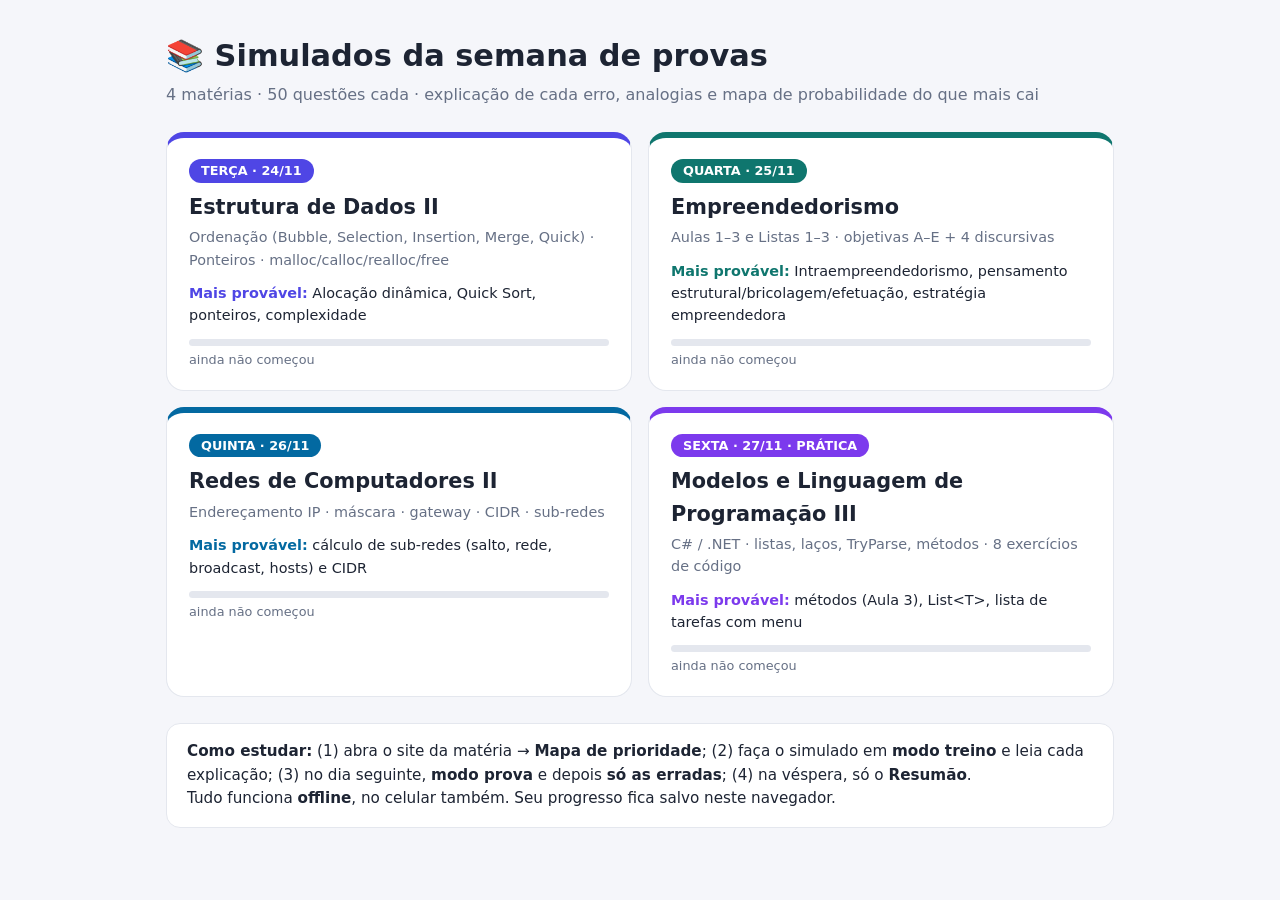
==== index.html @ a5b4e68d "Add files via upload" ====
<!doctype html>
<html lang="pt-BR"><head><meta charset="utf-8">
<meta name="viewport" content="width=device-width,initial-scale=1">
<title>Simulados — Semana de provas</title>
<style>
:root{--bg:#f5f6fa;--card:#fff;--ink:#1d2433;--muted:#667085;--line:#e4e7ee}
@media (prefers-color-scheme:dark){:root{--bg:#10131a;--card:#181c26;--ink:#e8ecf4;--muted:#9aa4b8;--line:#2a3040}}
*{box-sizing:border-box}
body{margin:0;background:var(--bg);color:var(--ink);font:16px/1.55 system-ui,-apple-system,"Segoe UI",Roboto,sans-serif}
.wrap{max-width:980px;margin:0 auto;padding:32px 16px 60px}
h1{margin:0 0 4px;font-size:1.9rem}
p.sub{color:var(--muted);margin:0 0 24px}
.grid{display:grid;grid-template-columns:repeat(auto-fit,minmax(420px,1fr));gap:16px}
@media (max-width:480px){.grid{grid-template-columns:1fr}}
a.card{display:block;text-decoration:none;color:inherit;background:var(--card);border:1px solid var(--line);border-radius:18px;padding:20px 22px;border-top:6px solid var(--c);transition:transform .12s,box-shadow .12s}
a.card:hover{transform:translateY(-3px);box-shadow:0 10px 24px rgba(16,24,40,.12)}
.day{display:inline-block;background:var(--c);color:#fff;border-radius:99px;padding:2px 12px;font-size:.8rem;font-weight:700}
h2{margin:.5rem 0 .2rem;font-size:1.3rem}
.meta{color:var(--muted);font-size:.9rem}
.top{margin:.7rem 0 0;font-size:.9rem}
.top b{color:var(--c)}
.prog{height:7px;background:var(--line);border-radius:99px;margin-top:12px;overflow:hidden}
.prog i{display:block;height:100%;background:var(--c);width:0}
.small{font-size:.8rem;color:var(--muted);margin-top:4px}
.tip{margin-top:26px;background:var(--card);border:1px solid var(--line);border-radius:14px;padding:16px 20px;font-size:.95rem}
</style></head>
<body><div class="wrap">
<h1>📚 Simulados da semana de provas</h1>
<p class="sub">4 matérias · 50 questões cada · explicação de cada erro, analogias e mapa de probabilidade do que mais cai</p>
<div class="grid">

<a class="card" href="estrutura-de-dados.html" style="--c:#4f46e5" data-id="ed">
  <span class="day">TERÇA · 24/11</span>
  <h2>Estrutura de Dados II</h2>
  <div class="meta">Ordenação (Bubble, Selection, Insertion, Merge, Quick) · Ponteiros · malloc/calloc/realloc/free</div>
  <div class="top"><b>Mais provável:</b> Alocação dinâmica, Quick Sort, ponteiros, complexidade</div>
  <div class="prog"><i></i></div><div class="small">carregando…</div>
</a>

<a class="card" href="empreendedorismo.html" style="--c:#0f766e" data-id="emp">
  <span class="day">QUARTA · 25/11</span>
  <h2>Empreendedorismo</h2>
  <div class="meta">Aulas 1–3 e Listas 1–3 · objetivas A–E + 4 discursivas</div>
  <div class="top"><b>Mais provável:</b> Intraempreendedorismo, pensamento estrutural/bricolagem/efetuação, estratégia empreendedora</div>
  <div class="prog"><i></i></div><div class="small">carregando…</div>
</a>

<a class="card" href="redes-2.html" style="--c:#0369a1" data-id="redes">
  <span class="day">QUINTA · 26/11</span>
  <h2>Redes de Computadores II</h2>
  <div class="meta">Endereçamento IP · máscara · gateway · CIDR · sub-redes</div>
  <div class="top"><b>Mais provável:</b> cálculo de sub-redes (salto, rede, broadcast, hosts) e CIDR</div>
  <div class="prog"><i></i></div><div class="small">carregando…</div>
</a>

<a class="card" href="modelos-csharp.html" style="--c:#7c3aed" data-id="csharp">
  <span class="day">SEXTA · 27/11 · PRÁTICA</span>
  <h2>Modelos e Linguagem de Programação III</h2>
  <div class="meta">C# / .NET · listas, laços, TryParse, métodos · 8 exercícios de código</div>
  <div class="top"><b>Mais provável:</b> métodos (Aula 3), List&lt;T&gt;, lista de tarefas com menu</div>
  <div class="prog"><i></i></div><div class="small">carregando…</div>
</a>

</div>
<div class="tip"><b>Como estudar:</b> (1) abra o site da matéria → <b>Mapa de prioridade</b>; (2) faça o simulado em <b>modo treino</b> e leia cada explicação; (3) no dia seguinte, <b>modo prova</b> e depois <b>só as erradas</b>; (4) na véspera, só o <b>Resumão</b>.<br>
Tudo funciona <b>offline</b>, no celular também. Seu progresso fica salvo neste navegador.</div>
</div>
<script>
document.querySelectorAll("a.card").forEach(a=>{
  const id=a.dataset.id, total=50;
  let s={q:{}}; try{s=JSON.parse(localStorage.getItem("sim_"+id))||s}catch(e){}
  const done=Object.keys(s.q).length, ok=Object.values(s.q).filter(x=>x.ok).length;
  a.querySelector(".prog i").style.width=(done/total*100)+"%";
  a.querySelector(".small").textContent = done ? `${done}/${total} feitas · ${Math.round(ok/done*100)}% de acerto` : "ainda não começou";
});
</script>
</body></html>
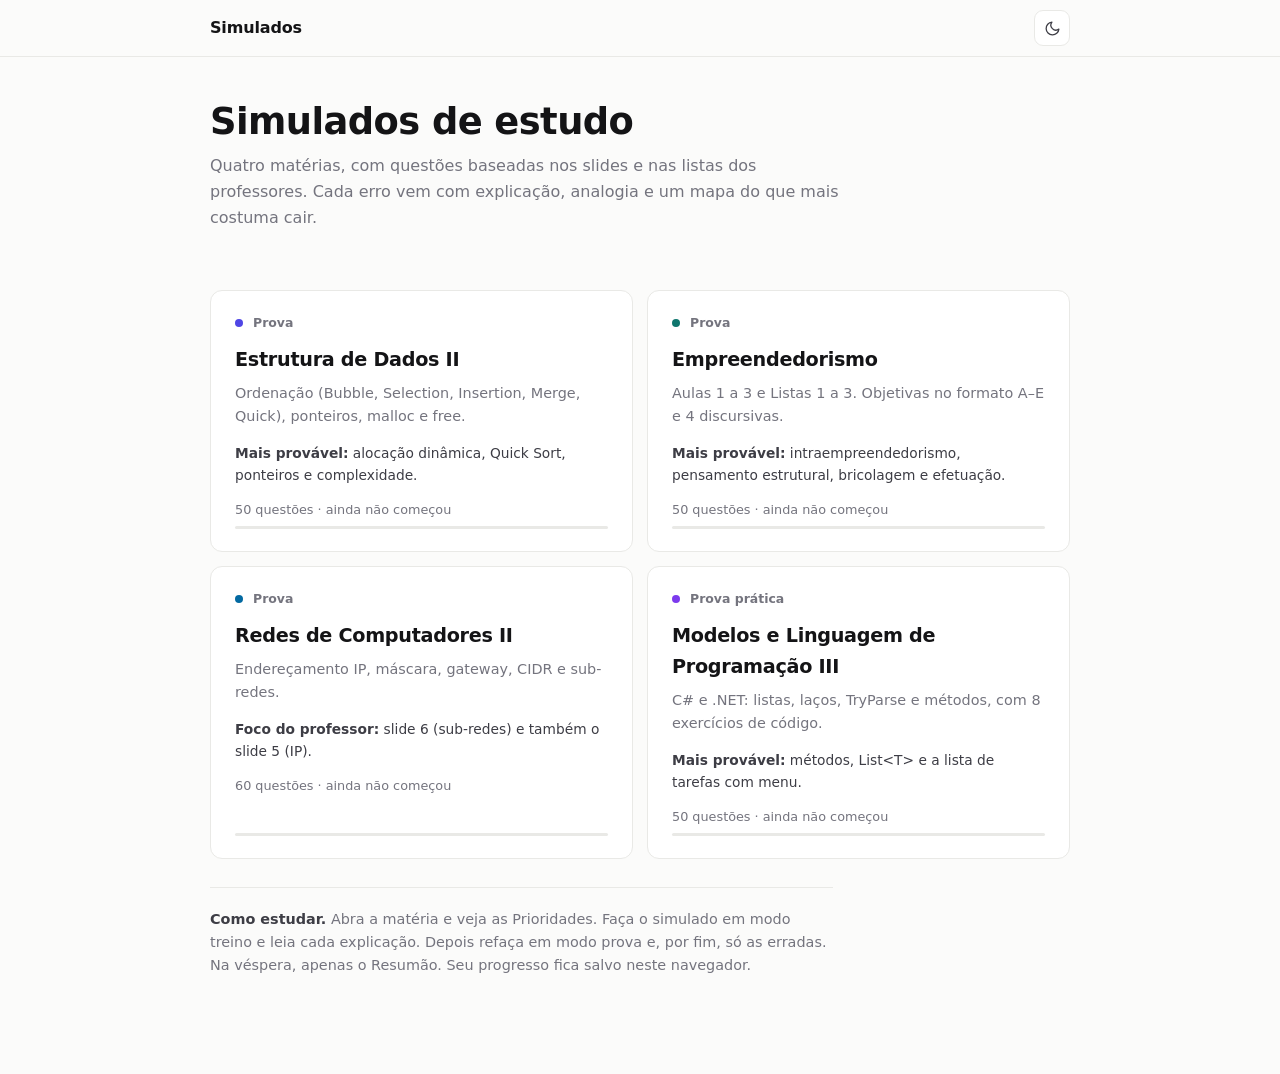
==== commit bf39cfd2: "Simulados de estudo: 4 matérias, visual clean e modo claro/escuro - Estrutura de Dados II, Empreende" ====
--- a/index.html
+++ b/index.html
@@ -1,77 +1,259 @@
 <!doctype html>
 <html lang="pt-BR"><head><meta charset="utf-8">
 <meta name="viewport" content="width=device-width,initial-scale=1">
-<title>Simulados — Semana de provas</title>
-<style>
-:root{--bg:#f5f6fa;--card:#fff;--ink:#1d2433;--muted:#667085;--line:#e4e7ee}
-@media (prefers-color-scheme:dark){:root{--bg:#10131a;--card:#181c26;--ink:#e8ecf4;--muted:#9aa4b8;--line:#2a3040}}
+<title>Simulados</title>
+<script>/* Tema claro/escuro — roda no <head> para evitar "flash" de tema errado */
+(function () {
+  var K = "sim_theme", root = document.documentElement, t = null;
+  try { t = localStorage.getItem(K); } catch (e) {}
+  if (t !== "dark" && t !== "light") t = window.matchMedia && matchMedia("(prefers-color-scheme: dark)").matches ? "dark" : "light";
+  root.setAttribute("data-theme", t);
+  document.addEventListener("click", function (ev) {
+    if (!ev.target.closest("[data-theme-toggle]")) return;
+    var n = root.getAttribute("data-theme") === "dark" ? "light" : "dark";
+    root.setAttribute("data-theme", n);
+    try { localStorage.setItem(K, n); } catch (e) {}
+  });
+})();
+</script>
+<style>/* ---------- tokens ---------- */
+:root{
+  --accent:#4f46e5;
+  --font:"Inter",ui-sans-serif,system-ui,-apple-system,"Segoe UI",Roboto,"Helvetica Neue",Arial,sans-serif;
+  --mono:ui-monospace,"SF Mono","Cascadia Code",Consolas,"Liberation Mono",monospace;
+  --bg:#fbfbfa;--surface:#ffffff;--soft:#f4f4f2;
+  --ink:#141416;--ink2:#3d3d45;--muted:#74747e;
+  --line:#e9e9e6;--line2:#d6d6d2;
+  --ok:#15803d;--ok-bg:#f1faf4;--no:#b42318;--no-bg:#fef3f2;
+  --accent-fg:var(--accent);
+  --radius:12px;
+  color-scheme:light;
+}
+html[data-theme="dark"]{
+  --bg:#0c0c0e;--surface:#141417;--soft:#1b1b1f;
+  --ink:#f3f3f5;--ink2:#cfcfd6;--muted:#8d8d98;
+  --line:#25252b;--line2:#35353d;
+  --ok:#4ade80;--ok-bg:#0e2217;--no:#f87171;--no-bg:#2a1315;
+  --accent-fg:color-mix(in srgb,var(--accent) 62%,#fff);
+  color-scheme:dark;
+}
+
+/* ---------- base ---------- */
 *{box-sizing:border-box}
-body{margin:0;background:var(--bg);color:var(--ink);font:16px/1.55 system-ui,-apple-system,"Segoe UI",Roboto,sans-serif}
-.wrap{max-width:980px;margin:0 auto;padding:32px 16px 60px}
-h1{margin:0 0 4px;font-size:1.9rem}
-p.sub{color:var(--muted);margin:0 0 24px}
-.grid{display:grid;grid-template-columns:repeat(auto-fit,minmax(420px,1fr));gap:16px}
-@media (max-width:480px){.grid{grid-template-columns:1fr}}
-a.card{display:block;text-decoration:none;color:inherit;background:var(--card);border:1px solid var(--line);border-radius:18px;padding:20px 22px;border-top:6px solid var(--c);transition:transform .12s,box-shadow .12s}
-a.card:hover{transform:translateY(-3px);box-shadow:0 10px 24px rgba(16,24,40,.12)}
-.day{display:inline-block;background:var(--c);color:#fff;border-radius:99px;padding:2px 12px;font-size:.8rem;font-weight:700}
-h2{margin:.5rem 0 .2rem;font-size:1.3rem}
-.meta{color:var(--muted);font-size:.9rem}
-.top{margin:.7rem 0 0;font-size:.9rem}
-.top b{color:var(--c)}
-.prog{height:7px;background:var(--line);border-radius:99px;margin-top:12px;overflow:hidden}
-.prog i{display:block;height:100%;background:var(--c);width:0}
-.small{font-size:.8rem;color:var(--muted);margin-top:4px}
-.tip{margin-top:26px;background:var(--card);border:1px solid var(--line);border-radius:14px;padding:16px 20px;font-size:.95rem}
+html{scroll-behavior:smooth;-webkit-text-size-adjust:100%}
+body{margin:0;background:var(--bg);color:var(--ink);font:16px/1.6 var(--font);-webkit-font-smoothing:antialiased;transition:background .2s,color .2s}
+a{color:inherit}
+h1,h2,h3{letter-spacing:-.015em;margin:0}
+.wrap,.in{max-width:900px;margin:0 auto;padding:0 20px}
+.muted{color:var(--muted)}
+.small{font-size:.875rem}
+.tnum{font-variant-numeric:tabular-nums}
+
+/* ---------- barra superior ---------- */
+.bar{position:sticky;top:0;z-index:20;background:color-mix(in srgb,var(--bg) 88%,transparent);backdrop-filter:saturate(1.4) blur(10px);-webkit-backdrop-filter:saturate(1.4) blur(10px);border-bottom:1px solid var(--line)}
+.bar .in{display:flex;align-items:center;gap:14px;height:56px}
+.back{color:var(--muted);text-decoration:none;font-size:.875rem;white-space:nowrap}
+.back:hover{color:var(--ink)}
+.brand{font-weight:650;letter-spacing:-.01em}
+nav.tabs{display:flex;gap:2px;flex:1;overflow-x:auto;scrollbar-width:none;height:100%}
+nav.tabs::-webkit-scrollbar{display:none}
+nav.tabs button{background:none;border:0;color:var(--muted);font:inherit;font-size:.9rem;font-weight:500;padding:0 12px;cursor:pointer;white-space:nowrap;position:relative;height:100%}
+nav.tabs button:hover{color:var(--ink)}
+nav.tabs button.on{color:var(--ink)}
+nav.tabs button.on::after{content:"";position:absolute;left:12px;right:12px;bottom:-1px;height:2px;background:var(--accent-fg);border-radius:2px}
+.icon-btn{display:grid;place-items:center;width:36px;height:36px;border-radius:9px;border:1px solid var(--line);background:var(--surface);color:var(--ink2);cursor:pointer;flex:none;margin-left:auto}
+.icon-btn:hover{border-color:var(--line2);color:var(--ink)}
+.icon-btn svg{width:17px;height:17px;fill:none;stroke:currentColor;stroke-width:1.8;stroke-linecap:round;stroke-linejoin:round}
+.icon-btn .i-sun{display:none}
+html[data-theme="dark"] .icon-btn .i-sun{display:block}
+html[data-theme="dark"] .icon-btn .i-moon{display:none}
+nav.tabs + .icon-btn{margin-left:0}
+
+/* ---------- topo da página ---------- */
+.hero{padding:44px 0 8px}
+.hero h1{font-size:clamp(1.65rem,3.6vw,2.3rem);font-weight:650;line-height:1.15}
+.hero p{margin:10px 0 0;color:var(--muted);max-width:62ch}
+main{max-width:900px;margin:0 auto;padding:24px 20px 96px}
+#app>*{animation:rise .28s ease both}
+@keyframes rise{from{opacity:0;transform:translateY(6px)}to{opacity:1;transform:none}}
+@media (prefers-reduced-motion:reduce){#app>*{animation:none}html{scroll-behavior:auto}}
+
+/* ---------- blocos ---------- */
+.card{background:var(--surface);border:1px solid var(--line);border-radius:var(--radius);padding:24px;margin-bottom:16px}
+.card h2{font-size:1.05rem;font-weight:620;margin-bottom:12px}
+.card h3{font-size:.95rem;font-weight:620;margin:20px 0 8px}
+.label{font-size:.72rem;font-weight:650;letter-spacing:.07em;text-transform:uppercase;color:var(--muted)}
+.callout{border-left:2px solid var(--line2);padding:2px 0 2px 16px;margin:16px 0 0;color:var(--ink2);font-size:.93rem}
+
+.stats{display:grid;grid-template-columns:repeat(3,1fr);padding:0}
+.stats>div{padding:20px 24px}
+.stats>div+div{border-left:1px solid var(--line)}
+.stats b{display:block;font-size:1.9rem;font-weight:600;letter-spacing:-.02em;line-height:1.1;font-variant-numeric:tabular-nums}
+.stats span{color:var(--muted);font-size:.85rem}
+@media (max-width:560px){.stats>div{padding:16px 14px}.stats b{font-size:1.4rem}}
+
+/* ---------- botões ---------- */
+.btn{background:var(--accent);color:#fff;border:1px solid transparent;border-radius:9px;padding:10px 18px;font:inherit;font-size:.92rem;font-weight:550;cursor:pointer;transition:opacity .15s,transform .05s}
+html[data-theme="dark"] .btn{background:color-mix(in srgb,var(--accent) 78%,#fff);color:#0c0c0e}
+.btn:hover{opacity:.9}
+.btn:active{transform:translateY(1px)}
+.btn.ghost{background:transparent;color:var(--ink);border-color:var(--line2)}
+html[data-theme="dark"] .btn.ghost{background:transparent;color:var(--ink)}
+.btn.ghost:hover{border-color:var(--ink2);opacity:1}
+.btn.sm{padding:6px 12px;font-size:.82rem;border-radius:8px}
+.btn[disabled]{opacity:.38;cursor:not-allowed}
+.row{display:flex;gap:10px;align-items:center;flex-wrap:wrap}
+.row.sp{justify-content:space-between}
+
+/* ---------- mapa de prioridade ---------- */
+table.topics{width:100%;border-collapse:collapse}
+table.topics th{font-size:.7rem;font-weight:650;letter-spacing:.07em;text-transform:uppercase;color:var(--muted);text-align:left;padding:0 12px 10px 0;border-bottom:1px solid var(--line)}
+table.topics td{padding:16px 12px 16px 0;border-bottom:1px solid var(--line);vertical-align:top}
+table.topics tr:last-child td{border-bottom:0;padding-bottom:0}
+table.topics td:last-child,table.topics th:last-child{padding-right:0;text-align:right}
+.tname{font-weight:600}
+.twhy{color:var(--muted);font-size:.85rem;margin-top:2px}
+.src{display:inline-block;font-size:.72rem;font-weight:550;color:var(--muted);border:1px solid var(--line2);border-radius:99px;padding:0 8px;margin-left:8px;vertical-align:1px;white-space:nowrap}
+.src.focus{color:var(--accent-fg);border-color:var(--accent-fg)}
+.lvl{display:inline-flex;align-items:center;gap:7px;font-size:.85rem;color:var(--ink2);white-space:nowrap}
+.lvl::before{content:"";width:7px;height:7px;border-radius:50%;background:var(--c,var(--muted))}
+.lvl.hot{--c:#e5484d}.lvl.high{--c:#e9a23b}.lvl.mid{--c:#4c8bf5}.lvl.low{--c:var(--muted)}
+.bar2{height:4px;background:var(--line);border-radius:99px;overflow:hidden;margin-top:8px;min-width:96px}
+.bar2 i{display:block;height:100%;background:var(--accent-fg);border-radius:99px}
+.bar2.acc i{background:var(--ok)}
+.bar2.bad i{background:var(--no)}
+.pct{font-size:.75rem;color:var(--muted);margin-top:4px;font-variant-numeric:tabular-nums}
+@media (max-width:640px){table.topics .hide-s{display:none}}
+
+/* ---------- configuração do simulado ---------- */
+.opt-row{display:flex;gap:12px;padding:14px 16px;border:1px solid var(--line);border-radius:10px;margin:8px 0;cursor:pointer;align-items:flex-start;background:var(--surface);transition:border-color .15s,background .15s}
+.opt-row:hover{border-color:var(--line2)}
+.opt-row.on{border-color:var(--accent-fg);background:color-mix(in srgb,var(--accent) 6%,var(--surface))}
+.opt-row input{margin-top:4px;accent-color:var(--accent)}
+.opt-row b{font-weight:600}
+.check{display:flex;gap:10px;align-items:center;font-size:.9rem;color:var(--ink2);margin:8px 0;cursor:pointer}
+.check input{accent-color:var(--accent);width:16px;height:16px}
+select{font:inherit;font-size:.9rem;padding:7px 10px;border-radius:8px;border:1px solid var(--line2);background:var(--surface);color:var(--ink);margin-top:8px}
+
+/* ---------- questão ---------- */
+.qhead{display:flex;justify-content:space-between;align-items:center;gap:12px;font-size:.82rem;color:var(--muted);font-variant-numeric:tabular-nums}
+.progress{height:3px;background:var(--line);border-radius:99px;overflow:hidden;margin:10px 0 20px}
+.progress i{display:block;height:100%;background:var(--accent-fg);transition:width .3s}
+.tags{display:flex;gap:8px;flex-wrap:wrap;margin-bottom:14px}
+.tag{font-size:.75rem;font-weight:550;color:var(--ink2);background:var(--soft);border-radius:6px;padding:2px 9px}
+.qtext{font-size:1.1rem;font-weight:550;line-height:1.5;margin:0 0 16px;letter-spacing:-.005em}
+.opt{display:flex;gap:14px;width:100%;text-align:left;background:var(--surface);color:var(--ink);border:1px solid var(--line);border-radius:10px;padding:13px 16px;margin:8px 0;font:inherit;font-size:.97rem;cursor:pointer;align-items:flex-start;transition:border-color .15s,background .15s}
+.opt:hover:not(.lock){border-color:var(--line2);background:var(--soft)}
+.opt .l{flex:none;width:24px;height:24px;border-radius:6px;border:1px solid var(--line2);display:grid;place-items:center;font-size:.72rem;font-weight:650;color:var(--muted);margin-top:1px}
+.opt.sel{border-color:var(--accent-fg);background:color-mix(in srgb,var(--accent) 7%,var(--surface))}
+.opt.sel .l{background:var(--accent-fg);border-color:var(--accent-fg);color:var(--bg)}
+.opt.ok{border-color:var(--ok);background:var(--ok-bg)}
+.opt.ok .l{background:var(--ok);border-color:var(--ok);color:var(--bg)}
+.opt.no{border-color:var(--no);background:var(--no-bg)}
+.opt.no .l{background:var(--no);border-color:var(--no);color:var(--bg)}
+.opt.lock{cursor:default}
+
+/* feedback */
+.fb{margin-top:22px}
+.why{border-left:2px solid var(--c);padding:2px 0 2px 16px;margin:16px 0}
+.why .label{color:var(--c);display:block;margin-bottom:4px}
+.why p{margin:0;color:var(--ink2)}
+.why.good{--c:var(--ok)}
+.why.bad{--c:var(--no)}
+.why .ans{font-weight:600;color:var(--ink);margin-bottom:6px}
+.an{background:var(--soft);border-radius:10px;padding:14px 16px;margin:16px 0;color:var(--ink2);font-size:.95rem}
+.an .label{display:block;margin-bottom:4px}
+
+/* código */
+pre.code{background:var(--soft);border:1px solid var(--line);color:var(--ink);border-radius:10px;padding:14px 16px;overflow:auto;font:.84rem/1.6 var(--mono);margin:12px 0;white-space:pre;tab-size:4}
+code{background:var(--soft);color:var(--ink);padding:1px 6px;border-radius:5px;font:.88em var(--mono);border:1px solid var(--line)}
+pre.code code{background:none;border:0;padding:0}
+
+details{margin:10px 0}
+details>summary{cursor:pointer;font-size:.9rem;font-weight:550;color:var(--ink2);list-style:none;display:flex;gap:8px;align-items:baseline}
+details>summary::-webkit-details-marker{display:none}
+details>summary::before{content:"";width:6px;height:6px;border-right:1.6px solid var(--muted);border-bottom:1.6px solid var(--muted);transform:rotate(-45deg);flex:none;transition:transform .15s;margin-right:2px;position:relative;top:-1px}
+details[open]>summary::before{transform:rotate(45deg)}
+details>summary:hover{color:var(--ink)}
+details ul{margin:.6rem 0 0 6px;padding-left:16px;color:var(--ink2);font-size:.92rem}
+details ul li{margin:.5rem 0}
+.list{padding-left:20px;margin:0;color:var(--ink2)}
+.list li{margin:.5rem 0}
+
+/* ---------- resultado ---------- */
+.score{font-size:3.4rem;font-weight:600;letter-spacing:-.04em;line-height:1;font-variant-numeric:tabular-nums}
+.hr{border:0;border-top:1px solid var(--line);margin:18px 0}
+.rev>details{padding:14px 0;border-top:1px solid var(--line);margin:0}
+.rev>details:first-of-type{border-top:0}
+
+/* ---------- hub (index) ---------- */
+.subjects{display:grid;grid-template-columns:repeat(2,1fr);gap:14px;margin-top:28px}
+@media (max-width:700px){.subjects{grid-template-columns:1fr}}
+a.subject{display:flex;flex-direction:column;gap:6px;text-decoration:none;background:var(--surface);border:1px solid var(--line);border-radius:var(--radius);padding:22px 24px;transition:border-color .15s,transform .15s}
+a.subject:hover{border-color:var(--line2);transform:translateY(-2px)}
+a.subject .top{display:flex;align-items:center;gap:10px;font-size:.78rem;color:var(--muted);font-weight:550}
+a.subject .dot{width:8px;height:8px;border-radius:50%;background:var(--c)}
+a.subject h2{font-size:1.2rem;font-weight:620;margin:6px 0 0}
+a.subject .desc{color:var(--muted);font-size:.9rem}
+a.subject .most{font-size:.86rem;color:var(--ink2);margin-top:8px}
+a.subject .most b{font-weight:600}
+a.subject .prog{height:3px;background:var(--line);border-radius:99px;overflow:hidden;margin-top:auto}
+a.subject .prog i{display:block;height:100%;width:0;background:var(--c);border-radius:99px}
+a.subject .status{font-size:.8rem;color:var(--muted);margin-top:8px}
+.howto{margin-top:28px;border-top:1px solid var(--line);padding-top:20px;color:var(--muted);font-size:.9rem;max-width:68ch}
+.howto b{color:var(--ink2);font-weight:600}
 </style></head>
-<body><div class="wrap">
-<h1>📚 Simulados da semana de provas</h1>
-<p class="sub">4 matérias · 50 questões cada · explicação de cada erro, analogias e mapa de probabilidade do que mais cai</p>
-<div class="grid">
-
-<a class="card" href="estrutura-de-dados.html" style="--c:#4f46e5" data-id="ed">
-  <span class="day">TERÇA · 24/11</span>
+<body>
+<header class="bar"><div class="in"><span class="brand">Simulados</span><span style="flex:1"></span>
+<button class="icon-btn" data-theme-toggle aria-label="Alternar modo claro e escuro" title="Alternar modo claro/escuro"><svg class="i-moon" viewBox="0 0 24 24" aria-hidden="true"><path d="M21 12.8A9 9 0 1 1 11.2 3a7 7 0 0 0 9.8 9.8z"/></svg><svg class="i-sun" viewBox="0 0 24 24" aria-hidden="true"><circle cx="12" cy="12" r="4"/><path d="M12 2v2M12 20v2M4.9 4.9l1.4 1.4M17.7 17.7l1.4 1.4M2 12h2M20 12h2M4.9 19.1l1.4-1.4M17.7 6.3l1.4-1.4"/></svg></button></div></header>
+<div class="hero"><div class="in"><h1>Simulados de estudo</h1>
+<p>Quatro matérias, com questões baseadas nos slides e nas listas dos professores. Cada erro vem com explicação, analogia e um mapa do que mais costuma cair.</p></div></div>
+<main>
+<div class="subjects">
+
+<a class="subject" href="estrutura-de-dados.html" style="--c:#4f46e5" data-id="ed" data-total="50">
+  <div class="top"><span class="dot"></span>Prova</div>
   <h2>Estrutura de Dados II</h2>
-  <div class="meta">Ordenação (Bubble, Selection, Insertion, Merge, Quick) · Ponteiros · malloc/calloc/realloc/free</div>
-  <div class="top"><b>Mais provável:</b> Alocação dinâmica, Quick Sort, ponteiros, complexidade</div>
-  <div class="prog"><i></i></div><div class="small">carregando…</div>
-</a>
-
-<a class="card" href="empreendedorismo.html" style="--c:#0f766e" data-id="emp">
-  <span class="day">QUARTA · 25/11</span>
+  <div class="desc">Ordenação (Bubble, Selection, Insertion, Merge, Quick), ponteiros, malloc e free.</div>
+  <div class="most"><b>Mais provável:</b> alocação dinâmica, Quick Sort, ponteiros e complexidade.</div>
+  <div class="status">carregando…</div><div class="prog"><i></i></div>
+</a>
+
+<a class="subject" href="empreendedorismo.html" style="--c:#0f766e" data-id="emp" data-total="50">
+  <div class="top"><span class="dot"></span>Prova</div>
   <h2>Empreendedorismo</h2>
-  <div class="meta">Aulas 1–3 e Listas 1–3 · objetivas A–E + 4 discursivas</div>
-  <div class="top"><b>Mais provável:</b> Intraempreendedorismo, pensamento estrutural/bricolagem/efetuação, estratégia empreendedora</div>
-  <div class="prog"><i></i></div><div class="small">carregando…</div>
-</a>
-
-<a class="card" href="redes-2.html" style="--c:#0369a1" data-id="redes">
-  <span class="day">QUINTA · 26/11</span>
+  <div class="desc">Aulas 1 a 3 e Listas 1 a 3. Objetivas no formato A–E e 4 discursivas.</div>
+  <div class="most"><b>Mais provável:</b> intraempreendedorismo, pensamento estrutural, bricolagem e efetuação.</div>
+  <div class="status">carregando…</div><div class="prog"><i></i></div>
+</a>
+
+<a class="subject" href="redes-2.html" style="--c:#0369a1" data-id="redes" data-total="60">
+  <div class="top"><span class="dot"></span>Prova</div>
   <h2>Redes de Computadores II</h2>
-  <div class="meta">Endereçamento IP · máscara · gateway · CIDR · sub-redes</div>
-  <div class="top"><b>Mais provável:</b> cálculo de sub-redes (salto, rede, broadcast, hosts) e CIDR</div>
-  <div class="prog"><i></i></div><div class="small">carregando…</div>
-</a>
-
-<a class="card" href="modelos-csharp.html" style="--c:#7c3aed" data-id="csharp">
-  <span class="day">SEXTA · 27/11 · PRÁTICA</span>
+  <div class="desc">Endereçamento IP, máscara, gateway, CIDR e sub-redes.</div>
+  <div class="most"><b>Foco do professor:</b> slide 6 (sub-redes) e também o slide 5 (IP).</div>
+  <div class="status">carregando…</div><div class="prog"><i></i></div>
+</a>
+
+<a class="subject" href="modelos-csharp.html" style="--c:#7c3aed" data-id="csharp" data-total="50">
+  <div class="top"><span class="dot"></span>Prova prática</div>
   <h2>Modelos e Linguagem de Programação III</h2>
-  <div class="meta">C# / .NET · listas, laços, TryParse, métodos · 8 exercícios de código</div>
-  <div class="top"><b>Mais provável:</b> métodos (Aula 3), List&lt;T&gt;, lista de tarefas com menu</div>
-  <div class="prog"><i></i></div><div class="small">carregando…</div>
+  <div class="desc">C# e .NET: listas, laços, TryParse e métodos, com 8 exercícios de código.</div>
+  <div class="most"><b>Mais provável:</b> métodos, List&lt;T&gt; e a lista de tarefas com menu.</div>
+  <div class="status">carregando…</div><div class="prog"><i></i></div>
 </a>
 
 </div>
-<div class="tip"><b>Como estudar:</b> (1) abra o site da matéria → <b>Mapa de prioridade</b>; (2) faça o simulado em <b>modo treino</b> e leia cada explicação; (3) no dia seguinte, <b>modo prova</b> e depois <b>só as erradas</b>; (4) na véspera, só o <b>Resumão</b>.<br>
-Tudo funciona <b>offline</b>, no celular também. Seu progresso fica salvo neste navegador.</div>
-</div>
+<div class="howto"><b>Como estudar.</b> Abra a matéria e veja as Prioridades. Faça o simulado em modo treino e leia cada explicação. Depois refaça em modo prova e, por fim, só as erradas. Na véspera, apenas o Resumão. Seu progresso fica salvo neste navegador.</div>
+</main>
 <script>
-document.querySelectorAll("a.card").forEach(a=>{
-  const id=a.dataset.id, total=50;
-  let s={q:{}}; try{s=JSON.parse(localStorage.getItem("sim_"+id))||s}catch(e){}
-  const done=Object.keys(s.q).length, ok=Object.values(s.q).filter(x=>x.ok).length;
-  a.querySelector(".prog i").style.width=(done/total*100)+"%";
-  a.querySelector(".small").textContent = done ? `${done}/${total} feitas · ${Math.round(ok/done*100)}% de acerto` : "ainda não começou";
+document.querySelectorAll("a.subject").forEach(function (a) {
+  var id = a.dataset.id, s = { q: {} };
+  try { s = JSON.parse(localStorage.getItem("sim_" + id)) || s; } catch (e) {}
+  var total = s.total || +a.dataset.total;
+  var done = Object.keys(s.q).length, ok = Object.values(s.q).filter(function (x) { return x.ok; }).length;
+  a.querySelector(".prog i").style.width = (done / total * 100) + "%";
+  a.querySelector(".status").textContent = done ? done + " de " + total + " feitas · " + Math.round(ok / done * 100) + "% de acerto" : total + " questões · ainda não começou";
 });
 </script>
 </body></html>
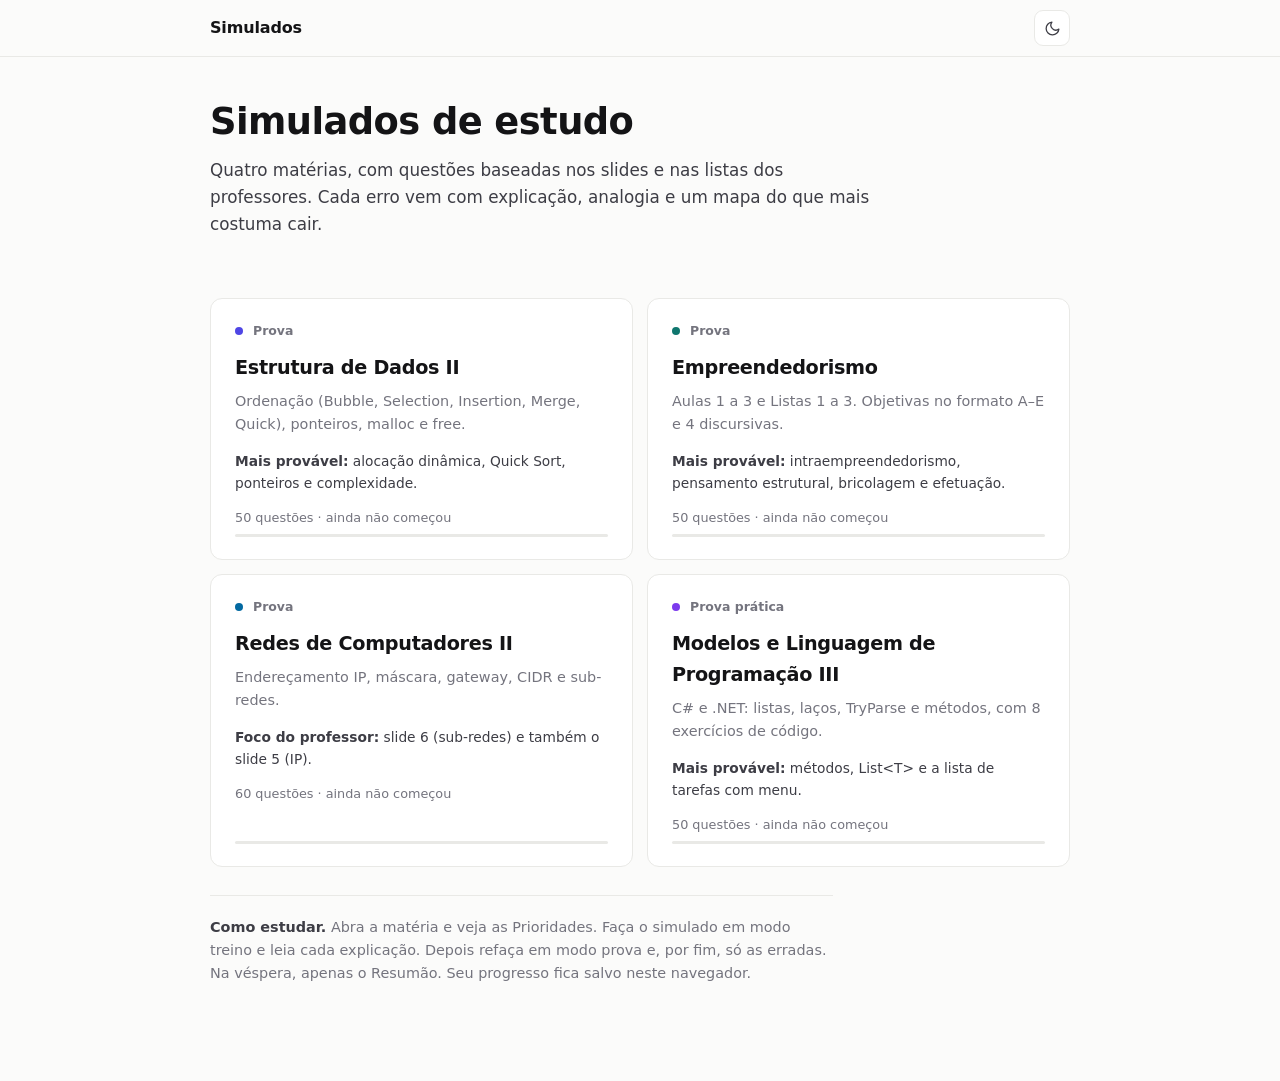
==== commit 8781ce1c: "Paginas internas no mesmo visual do index Hero com texto de abertura e aviso curto em cada materia; " ====
--- a/index.html
+++ b/index.html
@@ -73,6 +73,8 @@
 .hero{padding:44px 0 8px}
 .hero h1{font-size:clamp(1.65rem,3.6vw,2.3rem);font-weight:650;line-height:1.15}
 .hero p{margin:10px 0 0;color:var(--muted);max-width:62ch}
+.hero p.sub{font-size:.9rem;margin-top:8px}
+.hero p.lead{color:var(--ink2);font-size:1.05rem;line-height:1.6;margin-top:14px}
 main{max-width:900px;margin:0 auto;padding:24px 20px 96px}
 #app>*{animation:rise .28s ease both}
 @keyframes rise{from{opacity:0;transform:translateY(6px)}to{opacity:1;transform:none}}
@@ -124,6 +126,30 @@
 .bar2.bad i{background:var(--no)}
 .pct{font-size:.75rem;color:var(--muted);margin-top:4px;font-variant-numeric:tabular-nums}
 @media (max-width:640px){table.topics .hide-s{display:none}}
+
+/* seções soltas (fora de cartão), como no index */
+.sec{margin:36px 0 14px}
+.sec h2{font-size:1.05rem;font-weight:620}
+.sec p{margin:4px 0 0;color:var(--muted);font-size:.9rem}
+.notice{border:1px solid var(--line);border-left:3px solid var(--accent-fg);border-radius:var(--radius);background:var(--surface);padding:16px 20px;margin-bottom:16px;color:var(--ink2);font-size:.95rem}
+
+/* assuntos em cartões (mesma linguagem dos cartões do index) */
+.tgrid{display:grid;grid-template-columns:repeat(2,1fr);gap:14px}
+@media (max-width:700px){.tgrid{grid-template-columns:1fr}}
+.tcard{display:flex;flex-direction:column;gap:6px;background:var(--surface);border:1px solid var(--line);border-radius:var(--radius);padding:20px 22px;cursor:pointer;transition:border-color .15s,transform .15s}
+.tcard:hover,.tcard:focus-visible{border-color:var(--line2);transform:translateY(-2px);outline:none}
+.tcard.focus{border-color:color-mix(in srgb,var(--accent-fg) 55%,var(--line))}
+.tcard .tc-top{display:flex;justify-content:space-between;align-items:center}
+.tcard h3{font-size:1.05rem;font-weight:620;margin:6px 0 0;line-height:1.3}
+.tcard .twhy{margin:0;font-size:.88rem}
+.tcard .tc-src{display:flex;gap:6px;flex-wrap:wrap}
+.tcard .tc-src .src{margin:0}
+.tcard .bar2{margin-top:10px}
+.tcard .tc-foot{display:flex;justify-content:space-between;align-items:center;margin-top:10px;font-size:.82rem;color:var(--muted)}
+.tcard .go{color:var(--accent-fg);font-weight:600}
+.details-card{background:var(--surface);border:1px solid var(--line);border-radius:var(--radius);padding:16px 22px;margin-top:28px}
+.details-card details{margin:0}
+.details-card p{color:var(--ink2);font-size:.92rem;margin:10px 0 0 14px}
 
 /* ---------- configuração do simulado ---------- */
 .opt-row{display:flex;gap:12px;padding:14px 16px;border:1px solid var(--line);border-radius:10px;margin:8px 0;cursor:pointer;align-items:flex-start;background:var(--surface);transition:border-color .15s,background .15s}
@@ -207,7 +233,7 @@
 <header class="bar"><div class="in"><span class="brand">Simulados</span><span style="flex:1"></span>
 <button class="icon-btn" data-theme-toggle aria-label="Alternar modo claro e escuro" title="Alternar modo claro/escuro"><svg class="i-moon" viewBox="0 0 24 24" aria-hidden="true"><path d="M21 12.8A9 9 0 1 1 11.2 3a7 7 0 0 0 9.8 9.8z"/></svg><svg class="i-sun" viewBox="0 0 24 24" aria-hidden="true"><circle cx="12" cy="12" r="4"/><path d="M12 2v2M12 20v2M4.9 4.9l1.4 1.4M17.7 17.7l1.4 1.4M2 12h2M20 12h2M4.9 19.1l1.4-1.4M17.7 6.3l1.4-1.4"/></svg></button></div></header>
 <div class="hero"><div class="in"><h1>Simulados de estudo</h1>
-<p>Quatro matérias, com questões baseadas nos slides e nas listas dos professores. Cada erro vem com explicação, analogia e um mapa do que mais costuma cair.</p></div></div>
+<p class="lead">Quatro matérias, com questões baseadas nos slides e nas listas dos professores. Cada erro vem com explicação, analogia e um mapa do que mais costuma cair.</p></div></div>
 <main>
 <div class="subjects">
 
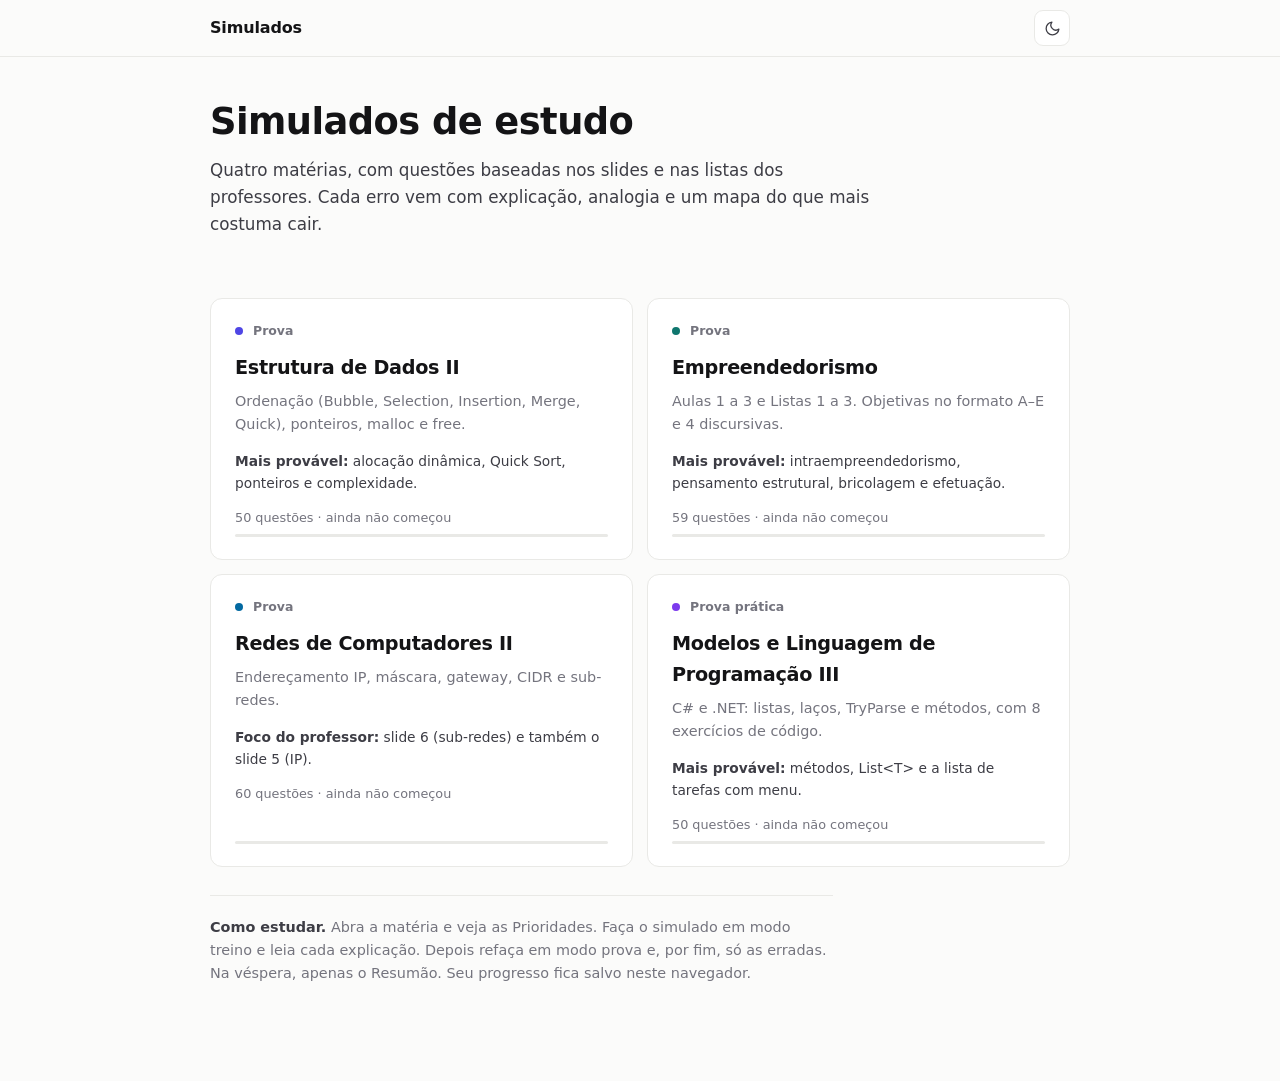
==== commit 63773a7c: "5 alternativas (A-E) em todas as questoes, SWOT em destaque e progresso por id fixo - ED, Redes e C#" ====
--- a/index.html
+++ b/index.html
@@ -245,7 +245,7 @@
   <div class="status">carregando…</div><div class="prog"><i></i></div>
 </a>
 
-<a class="subject" href="empreendedorismo.html" style="--c:#0f766e" data-id="emp" data-total="50">
+<a class="subject" href="empreendedorismo.html" style="--c:#0f766e" data-id="emp" data-total="59">
   <div class="top"><span class="dot"></span>Prova</div>
   <h2>Empreendedorismo</h2>
   <div class="desc">Aulas 1 a 3 e Listas 1 a 3. Objetivas no formato A–E e 4 discursivas.</div>
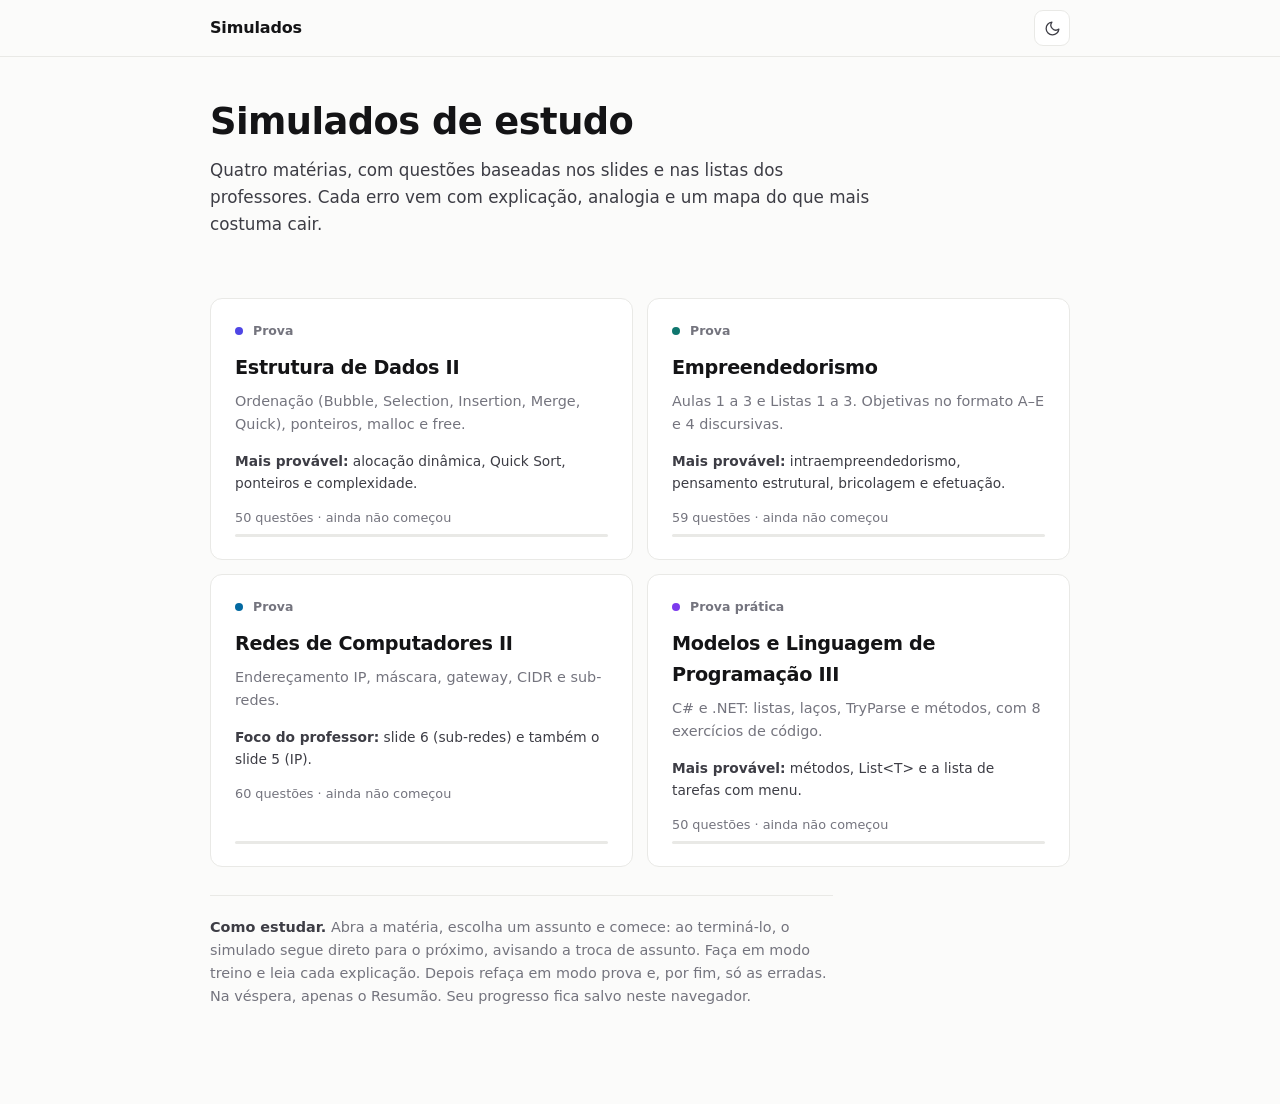
==== commit 6871ecfc: "Alternativas sem pistas de tamanho, fluxo continuo entre assuntos e navegacao - Alternativas reescri" ====
--- a/index.html
+++ b/index.html
@@ -133,6 +133,24 @@
 .sec p{margin:4px 0 0;color:var(--muted);font-size:.9rem}
 .notice{border:1px solid var(--line);border-left:3px solid var(--accent-fg);border-radius:var(--radius);background:var(--surface);padding:16px 20px;margin-bottom:16px;color:var(--ink2);font-size:.95rem}
 
+.notice.resume{display:flex;justify-content:space-between;align-items:center;gap:14px;flex-wrap:wrap}
+
+/* fluxo contínuo: aviso de novo assunto, atalhos entre assuntos, sair/encerrar */
+.newtopic{border-left:3px solid var(--accent-fg);background:var(--soft);border-radius:10px;padding:14px 18px;margin:0 0 18px}
+.newtopic .label{color:var(--accent-fg);display:block;margin-bottom:2px}
+.newtopic>b{display:block;font-size:1.08rem;font-weight:620;letter-spacing:-.01em}
+.newtopic .small b{font-weight:600;color:var(--ink2)}
+.segs{display:flex;gap:6px;overflow-x:auto;padding:2px 0 10px;margin:0 0 10px;scrollbar-width:thin}
+.segchip{flex:none;display:inline-flex;align-items:center;gap:8px;max-width:210px;background:var(--surface);border:1px solid var(--line);color:var(--muted);border-radius:99px;padding:4px 11px;font:inherit;font-size:.78rem;font-weight:500;cursor:pointer;white-space:nowrap}
+.segchip span{overflow:hidden;text-overflow:ellipsis}
+.segchip i{font-style:normal;font-variant-numeric:tabular-nums;opacity:.8}
+.segchip:hover{border-color:var(--line2);color:var(--ink)}
+.segchip.on{border-color:var(--accent-fg);color:var(--ink)}
+.segchip.done{color:var(--ok)}
+.endrow{text-align:center;margin-top:16px}
+.linkbtn{background:none;border:0;color:var(--muted);font:inherit;font-size:.85rem;text-decoration:underline;text-underline-offset:3px;cursor:pointer}
+.linkbtn:hover{color:var(--ink)}
+
 /* assuntos em cartões (mesma linguagem dos cartões do index) */
 .tgrid{display:grid;grid-template-columns:repeat(2,1fr);gap:14px}
 @media (max-width:700px){.tgrid{grid-template-columns:1fr}}
@@ -270,7 +288,7 @@
 </a>
 
 </div>
-<div class="howto"><b>Como estudar.</b> Abra a matéria e veja as Prioridades. Faça o simulado em modo treino e leia cada explicação. Depois refaça em modo prova e, por fim, só as erradas. Na véspera, apenas o Resumão. Seu progresso fica salvo neste navegador.</div>
+<div class="howto"><b>Como estudar.</b> Abra a matéria, escolha um assunto e comece: ao terminá-lo, o simulado segue direto para o próximo, avisando a troca de assunto. Faça em modo treino e leia cada explicação. Depois refaça em modo prova e, por fim, só as erradas. Na véspera, apenas o Resumão. Seu progresso fica salvo neste navegador.</div>
 </main>
 <script>
 document.querySelectorAll("a.subject").forEach(function (a) {
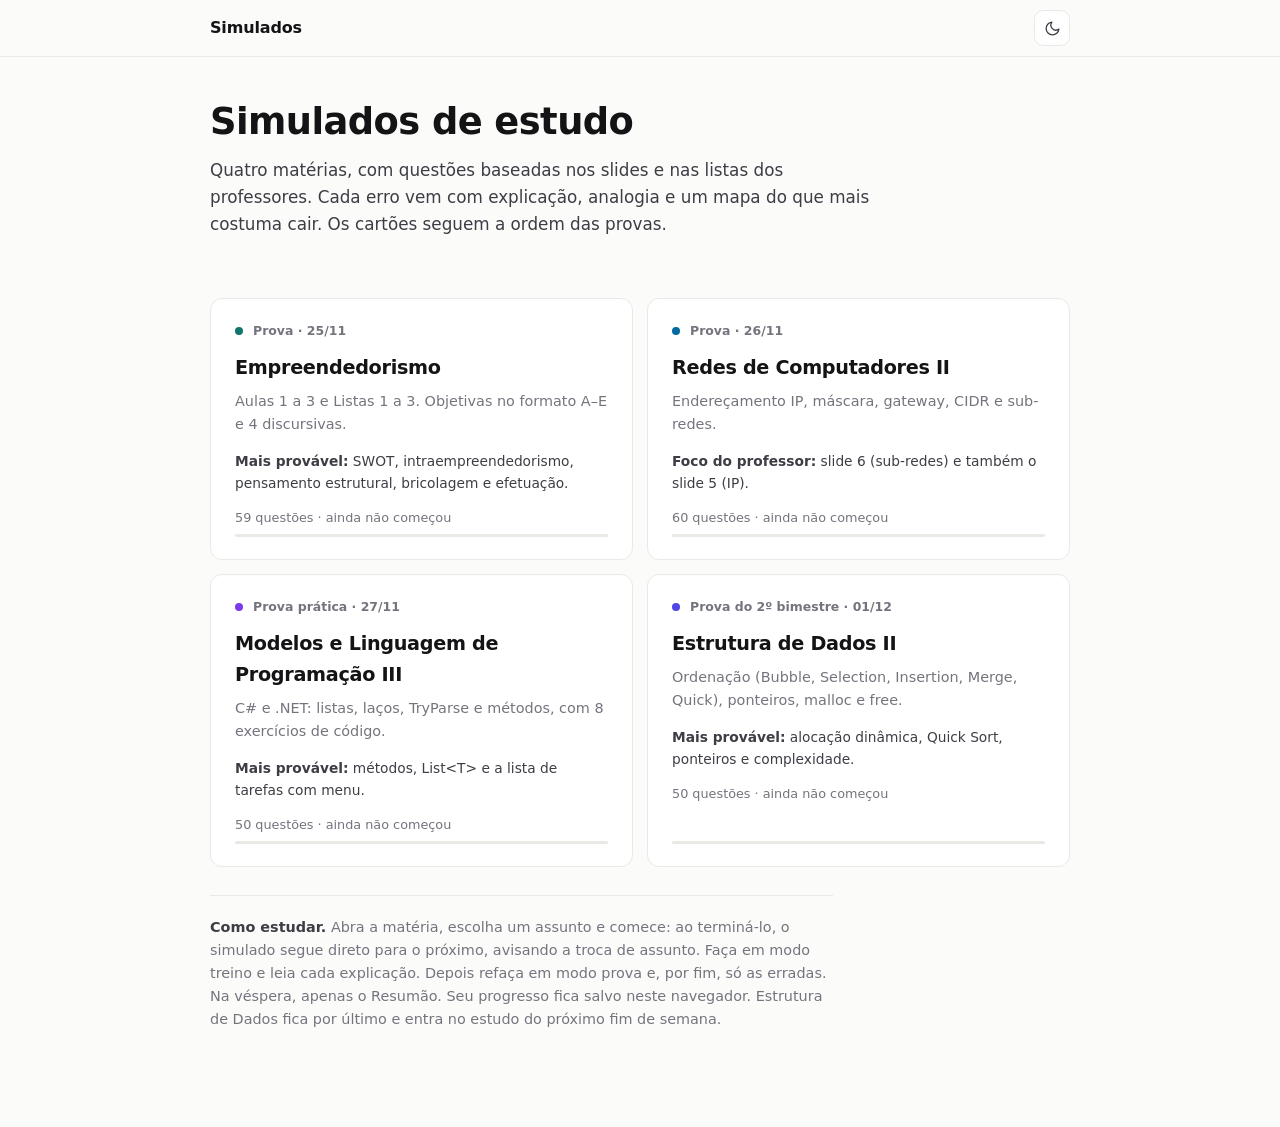
==== commit c30a51d9: "Datas das provas no hub e nas paginas, hub na ordem das provas Emp 25/11, Redes 26/11, C# 27/11 (pra" ====
--- a/index.html
+++ b/index.html
@@ -251,44 +251,44 @@
 <header class="bar"><div class="in"><span class="brand">Simulados</span><span style="flex:1"></span>
 <button class="icon-btn" data-theme-toggle aria-label="Alternar modo claro e escuro" title="Alternar modo claro/escuro"><svg class="i-moon" viewBox="0 0 24 24" aria-hidden="true"><path d="M21 12.8A9 9 0 1 1 11.2 3a7 7 0 0 0 9.8 9.8z"/></svg><svg class="i-sun" viewBox="0 0 24 24" aria-hidden="true"><circle cx="12" cy="12" r="4"/><path d="M12 2v2M12 20v2M4.9 4.9l1.4 1.4M17.7 17.7l1.4 1.4M2 12h2M20 12h2M4.9 19.1l1.4-1.4M17.7 6.3l1.4-1.4"/></svg></button></div></header>
 <div class="hero"><div class="in"><h1>Simulados de estudo</h1>
-<p class="lead">Quatro matérias, com questões baseadas nos slides e nas listas dos professores. Cada erro vem com explicação, analogia e um mapa do que mais costuma cair.</p></div></div>
+<p class="lead">Quatro matérias, com questões baseadas nos slides e nas listas dos professores. Cada erro vem com explicação, analogia e um mapa do que mais costuma cair. Os cartões seguem a ordem das provas.</p></div></div>
 <main>
 <div class="subjects">
 
+<a class="subject" href="empreendedorismo.html" style="--c:#0f766e" data-id="emp" data-total="59">
+  <div class="top"><span class="dot"></span>Prova · 25/11</div>
+  <h2>Empreendedorismo</h2>
+  <div class="desc">Aulas 1 a 3 e Listas 1 a 3. Objetivas no formato A–E e 4 discursivas.</div>
+  <div class="most"><b>Mais provável:</b> SWOT, intraempreendedorismo, pensamento estrutural, bricolagem e efetuação.</div>
+  <div class="status">carregando…</div><div class="prog"><i></i></div>
+</a>
+
+<a class="subject" href="redes-2.html" style="--c:#0369a1" data-id="redes" data-total="60">
+  <div class="top"><span class="dot"></span>Prova · 26/11</div>
+  <h2>Redes de Computadores II</h2>
+  <div class="desc">Endereçamento IP, máscara, gateway, CIDR e sub-redes.</div>
+  <div class="most"><b>Foco do professor:</b> slide 6 (sub-redes) e também o slide 5 (IP).</div>
+  <div class="status">carregando…</div><div class="prog"><i></i></div>
+</a>
+
+<a class="subject" href="modelos-csharp.html" style="--c:#7c3aed" data-id="csharp" data-total="50">
+  <div class="top"><span class="dot"></span>Prova prática · 27/11</div>
+  <h2>Modelos e Linguagem de Programação III</h2>
+  <div class="desc">C# e .NET: listas, laços, TryParse e métodos, com 8 exercícios de código.</div>
+  <div class="most"><b>Mais provável:</b> métodos, List&lt;T&gt; e a lista de tarefas com menu.</div>
+  <div class="status">carregando…</div><div class="prog"><i></i></div>
+</a>
+
 <a class="subject" href="estrutura-de-dados.html" style="--c:#4f46e5" data-id="ed" data-total="50">
-  <div class="top"><span class="dot"></span>Prova</div>
+  <div class="top"><span class="dot"></span>Prova do 2º bimestre · 01/12</div>
   <h2>Estrutura de Dados II</h2>
   <div class="desc">Ordenação (Bubble, Selection, Insertion, Merge, Quick), ponteiros, malloc e free.</div>
   <div class="most"><b>Mais provável:</b> alocação dinâmica, Quick Sort, ponteiros e complexidade.</div>
   <div class="status">carregando…</div><div class="prog"><i></i></div>
 </a>
 
-<a class="subject" href="empreendedorismo.html" style="--c:#0f766e" data-id="emp" data-total="59">
-  <div class="top"><span class="dot"></span>Prova</div>
-  <h2>Empreendedorismo</h2>
-  <div class="desc">Aulas 1 a 3 e Listas 1 a 3. Objetivas no formato A–E e 4 discursivas.</div>
-  <div class="most"><b>Mais provável:</b> intraempreendedorismo, pensamento estrutural, bricolagem e efetuação.</div>
-  <div class="status">carregando…</div><div class="prog"><i></i></div>
-</a>
-
-<a class="subject" href="redes-2.html" style="--c:#0369a1" data-id="redes" data-total="60">
-  <div class="top"><span class="dot"></span>Prova</div>
-  <h2>Redes de Computadores II</h2>
-  <div class="desc">Endereçamento IP, máscara, gateway, CIDR e sub-redes.</div>
-  <div class="most"><b>Foco do professor:</b> slide 6 (sub-redes) e também o slide 5 (IP).</div>
-  <div class="status">carregando…</div><div class="prog"><i></i></div>
-</a>
-
-<a class="subject" href="modelos-csharp.html" style="--c:#7c3aed" data-id="csharp" data-total="50">
-  <div class="top"><span class="dot"></span>Prova prática</div>
-  <h2>Modelos e Linguagem de Programação III</h2>
-  <div class="desc">C# e .NET: listas, laços, TryParse e métodos, com 8 exercícios de código.</div>
-  <div class="most"><b>Mais provável:</b> métodos, List&lt;T&gt; e a lista de tarefas com menu.</div>
-  <div class="status">carregando…</div><div class="prog"><i></i></div>
-</a>
-
 </div>
-<div class="howto"><b>Como estudar.</b> Abra a matéria, escolha um assunto e comece: ao terminá-lo, o simulado segue direto para o próximo, avisando a troca de assunto. Faça em modo treino e leia cada explicação. Depois refaça em modo prova e, por fim, só as erradas. Na véspera, apenas o Resumão. Seu progresso fica salvo neste navegador.</div>
+<div class="howto"><b>Como estudar.</b> Abra a matéria, escolha um assunto e comece: ao terminá-lo, o simulado segue direto para o próximo, avisando a troca de assunto. Faça em modo treino e leia cada explicação. Depois refaça em modo prova e, por fim, só as erradas. Na véspera, apenas o Resumão. Seu progresso fica salvo neste navegador. Estrutura de Dados fica por último e entra no estudo do próximo fim de semana.</div>
 </main>
 <script>
 document.querySelectorAll("a.subject").forEach(function (a) {
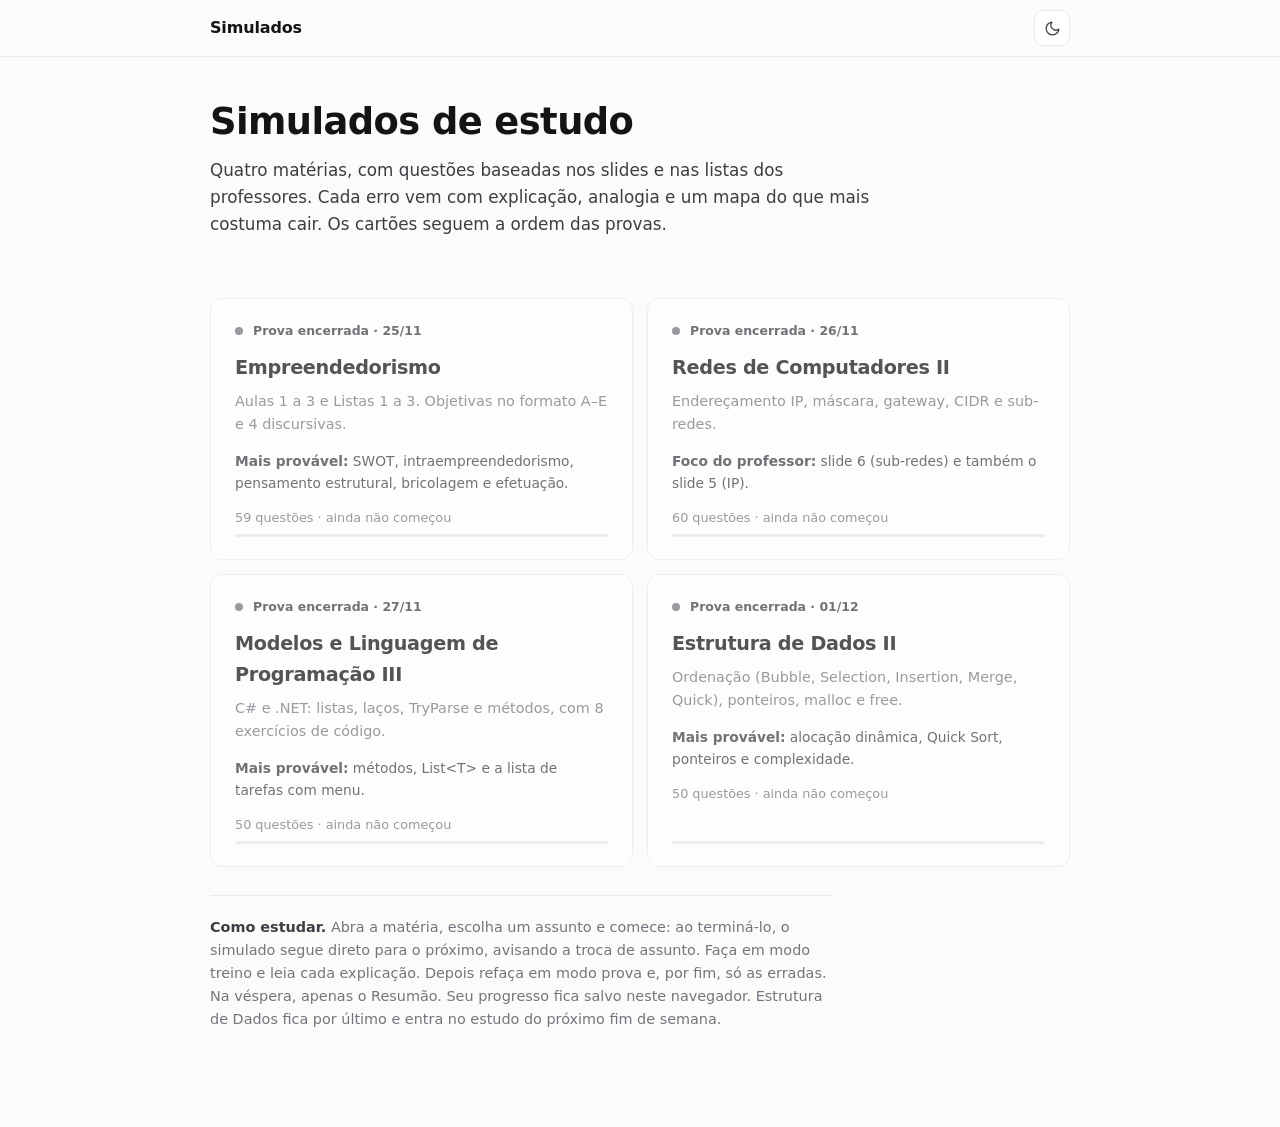
==== commit 976877f8: "Prova encerrada: Emp ja encerrada, demais automaticas a partir das 20h30 do dia Co-Authored-By: Clau" ====
--- a/index.html
+++ b/index.html
@@ -3,6 +3,11 @@
 <meta name="viewport" content="width=device-width,initial-scale=1">
 <title>Simulados</title>
 <script>/* Tema claro/escuro — roda no <head> para evitar "flash" de tema errado */
+/* Prova encerrada: vale a partir do horário informado (hora local do navegador, formato AAAA-MM-DDTHH:MM) */
+window.examEnded = function (iso) {
+  var d = iso && new Date(iso);
+  return !!d && !isNaN(d) && Date.now() >= d.getTime();
+};
 (function () {
   var K = "sim_theme", root = document.documentElement, t = null;
   try { t = localStorage.getItem(K); } catch (e) {}
@@ -243,6 +248,9 @@
 a.subject .most b{font-weight:600}
 a.subject .prog{height:3px;background:var(--line);border-radius:99px;overflow:hidden;margin-top:auto}
 a.subject .prog i{display:block;height:100%;width:0;background:var(--c);border-radius:99px}
+a.subject.done{opacity:.72}
+a.subject.done .top .when{color:var(--ink2)}
+a.subject.done .dot{background:var(--muted)}
 a.subject .status{font-size:.8rem;color:var(--muted);margin-top:8px}
 .howto{margin-top:28px;border-top:1px solid var(--line);padding-top:20px;color:var(--muted);font-size:.9rem;max-width:68ch}
 .howto b{color:var(--ink2);font-weight:600}
@@ -255,32 +263,32 @@
 <main>
 <div class="subjects">
 
-<a class="subject" href="empreendedorismo.html" style="--c:#0f766e" data-id="emp" data-total="59">
-  <div class="top"><span class="dot"></span>Prova · 25/11</div>
+<a class="subject" href="empreendedorismo.html" style="--c:#0f766e" data-id="emp" data-end="2026-11-25T00:00" data-total="59">
+  <div class="top"><span class="dot"></span><span class="when" data-label="Prova">Prova · 25/11</span></div>
   <h2>Empreendedorismo</h2>
   <div class="desc">Aulas 1 a 3 e Listas 1 a 3. Objetivas no formato A–E e 4 discursivas.</div>
   <div class="most"><b>Mais provável:</b> SWOT, intraempreendedorismo, pensamento estrutural, bricolagem e efetuação.</div>
   <div class="status">carregando…</div><div class="prog"><i></i></div>
 </a>
 
-<a class="subject" href="redes-2.html" style="--c:#0369a1" data-id="redes" data-total="60">
-  <div class="top"><span class="dot"></span>Prova · 26/11</div>
+<a class="subject" href="redes-2.html" style="--c:#0369a1" data-id="redes" data-end="2026-11-26T20:30" data-total="60">
+  <div class="top"><span class="dot"></span><span class="when" data-label="Prova">Prova · 26/11</span></div>
   <h2>Redes de Computadores II</h2>
   <div class="desc">Endereçamento IP, máscara, gateway, CIDR e sub-redes.</div>
   <div class="most"><b>Foco do professor:</b> slide 6 (sub-redes) e também o slide 5 (IP).</div>
   <div class="status">carregando…</div><div class="prog"><i></i></div>
 </a>
 
-<a class="subject" href="modelos-csharp.html" style="--c:#7c3aed" data-id="csharp" data-total="50">
-  <div class="top"><span class="dot"></span>Prova prática · 27/11</div>
+<a class="subject" href="modelos-csharp.html" style="--c:#7c3aed" data-id="csharp" data-end="2026-11-27T20:30" data-total="50">
+  <div class="top"><span class="dot"></span><span class="when" data-label="Prova prática">Prova prática · 27/11</span></div>
   <h2>Modelos e Linguagem de Programação III</h2>
   <div class="desc">C# e .NET: listas, laços, TryParse e métodos, com 8 exercícios de código.</div>
   <div class="most"><b>Mais provável:</b> métodos, List&lt;T&gt; e a lista de tarefas com menu.</div>
   <div class="status">carregando…</div><div class="prog"><i></i></div>
 </a>
 
-<a class="subject" href="estrutura-de-dados.html" style="--c:#4f46e5" data-id="ed" data-total="50">
-  <div class="top"><span class="dot"></span>Prova do 2º bimestre · 01/12</div>
+<a class="subject" href="estrutura-de-dados.html" style="--c:#4f46e5" data-id="ed" data-end="2026-12-01T20:30" data-total="50">
+  <div class="top"><span class="dot"></span><span class="when" data-label="Prova do 2º bimestre">Prova do 2º bimestre · 01/12</span></div>
   <h2>Estrutura de Dados II</h2>
   <div class="desc">Ordenação (Bubble, Selection, Insertion, Merge, Quick), ponteiros, malloc e free.</div>
   <div class="most"><b>Mais provável:</b> alocação dinâmica, Quick Sort, ponteiros e complexidade.</div>
@@ -293,6 +301,7 @@
 <script>
 document.querySelectorAll("a.subject").forEach(function (a) {
   var id = a.dataset.id, s = { q: {} };
+  if (window.examEnded(a.dataset.end)) { a.classList.add("done"); var w = a.querySelector(".when"); w.textContent = "Prova encerrada · " + w.textContent.split(" · ")[1]; }
   try { s = JSON.parse(localStorage.getItem("sim_" + id)) || s; } catch (e) {}
   var total = s.total || +a.dataset.total;
   var done = Object.keys(s.q).length, ok = Object.values(s.q).filter(function (x) { return x.ok; }).length;
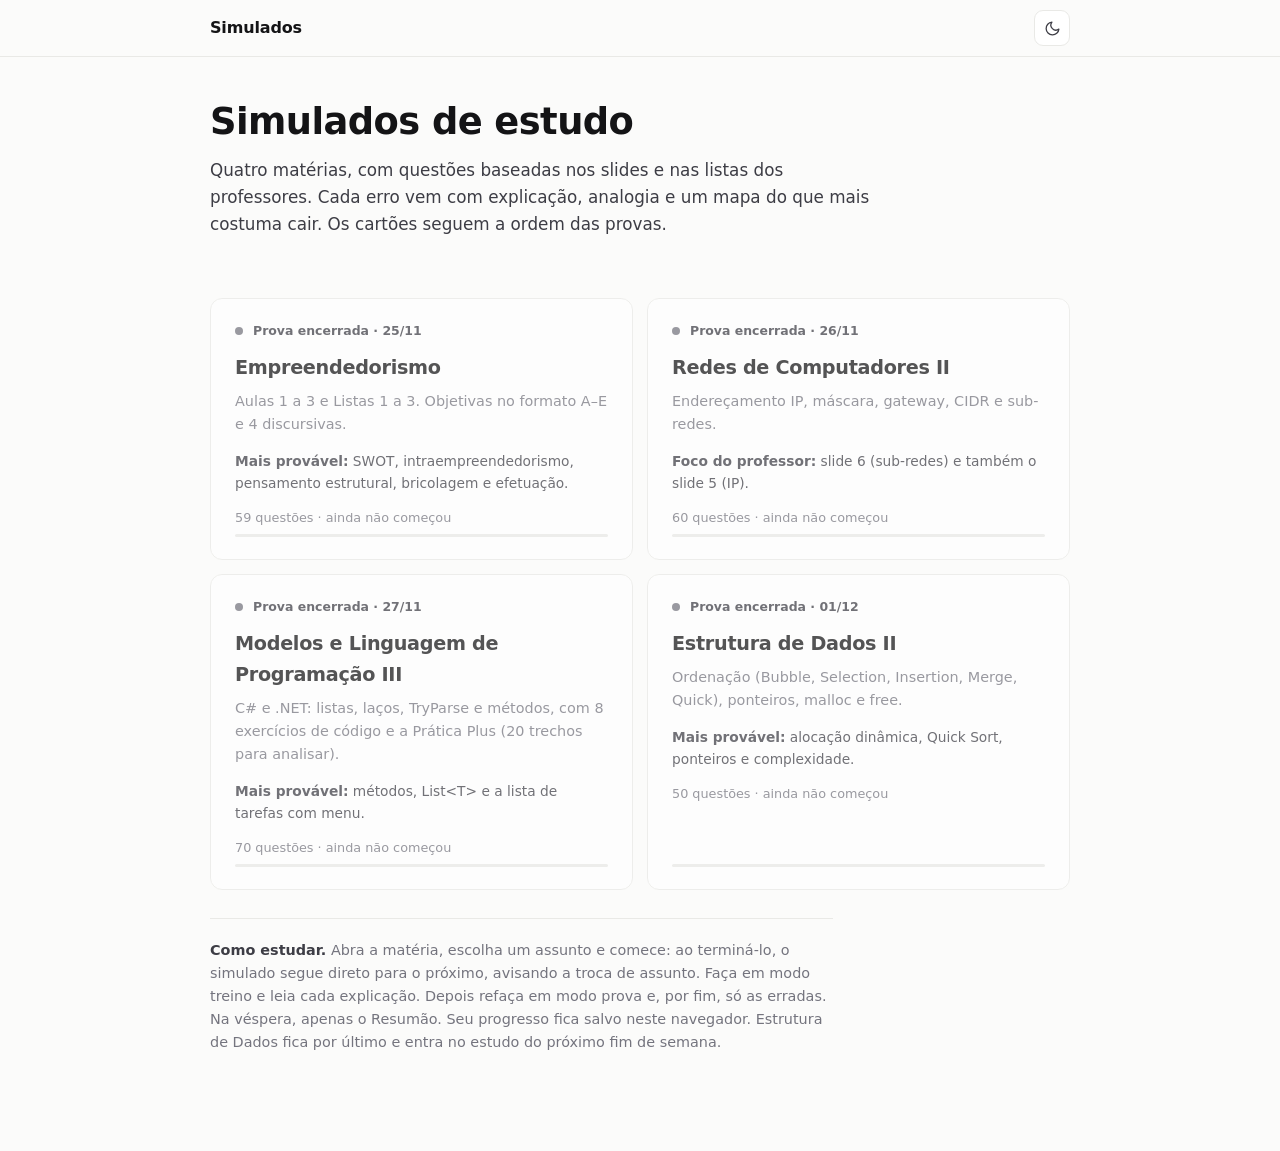
==== commit e968c5f5: "Pratica Plus no simulado de C#: 20 questoes so de codigo (#praticaplus) Questoes novas no fim do ban" ====
--- a/index.html
+++ b/index.html
@@ -279,10 +279,10 @@
   <div class="status">carregando…</div><div class="prog"><i></i></div>
 </a>
 
-<a class="subject" href="modelos-csharp.html" style="--c:#7c3aed" data-id="csharp" data-end="2026-11-27T20:30" data-total="50">
+<a class="subject" href="modelos-csharp.html" style="--c:#7c3aed" data-id="csharp" data-end="2026-11-27T20:30" data-total="70">
   <div class="top"><span class="dot"></span><span class="when" data-label="Prova prática">Prova prática · 27/11</span></div>
   <h2>Modelos e Linguagem de Programação III</h2>
-  <div class="desc">C# e .NET: listas, laços, TryParse e métodos, com 8 exercícios de código.</div>
+  <div class="desc">C# e .NET: listas, laços, TryParse e métodos, com 8 exercícios de código e a Prática Plus (20 trechos para analisar).</div>
   <div class="most"><b>Mais provável:</b> métodos, List&lt;T&gt; e a lista de tarefas com menu.</div>
   <div class="status">carregando…</div><div class="prog"><i></i></div>
 </a>
